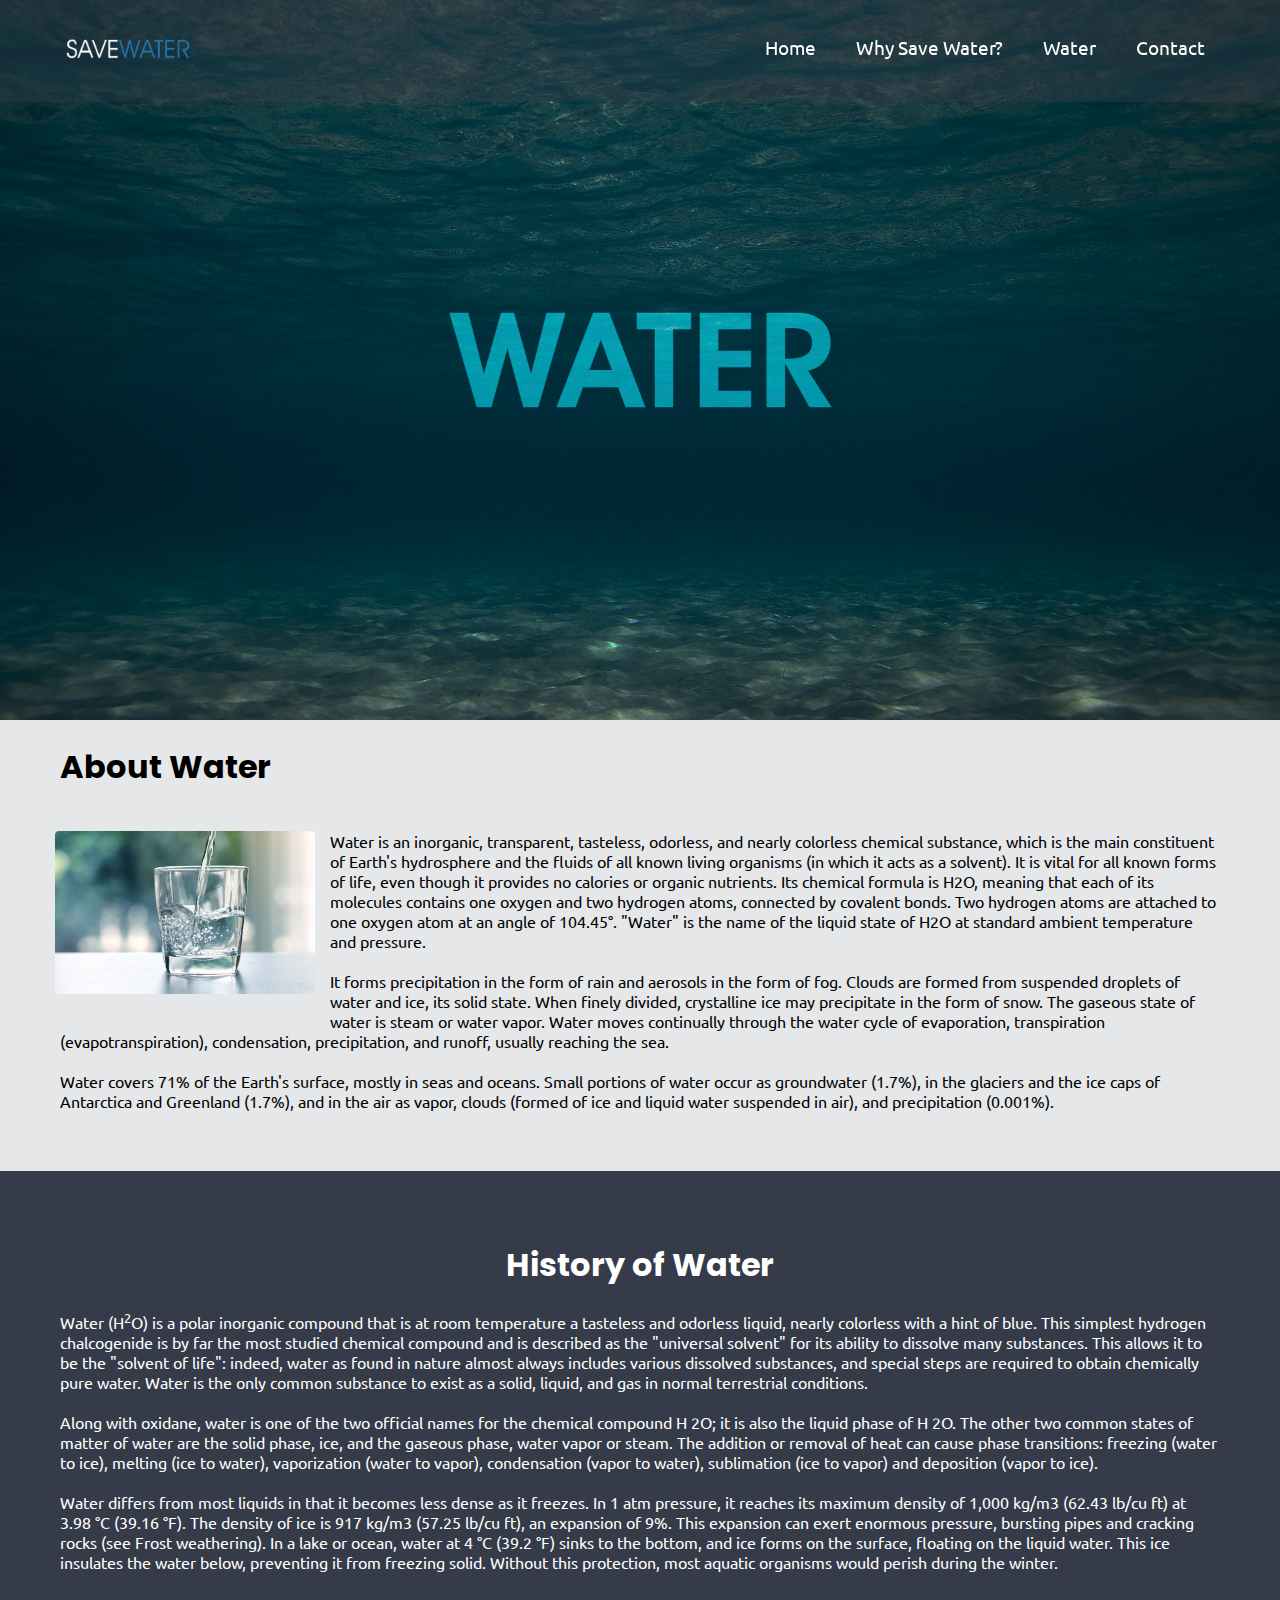
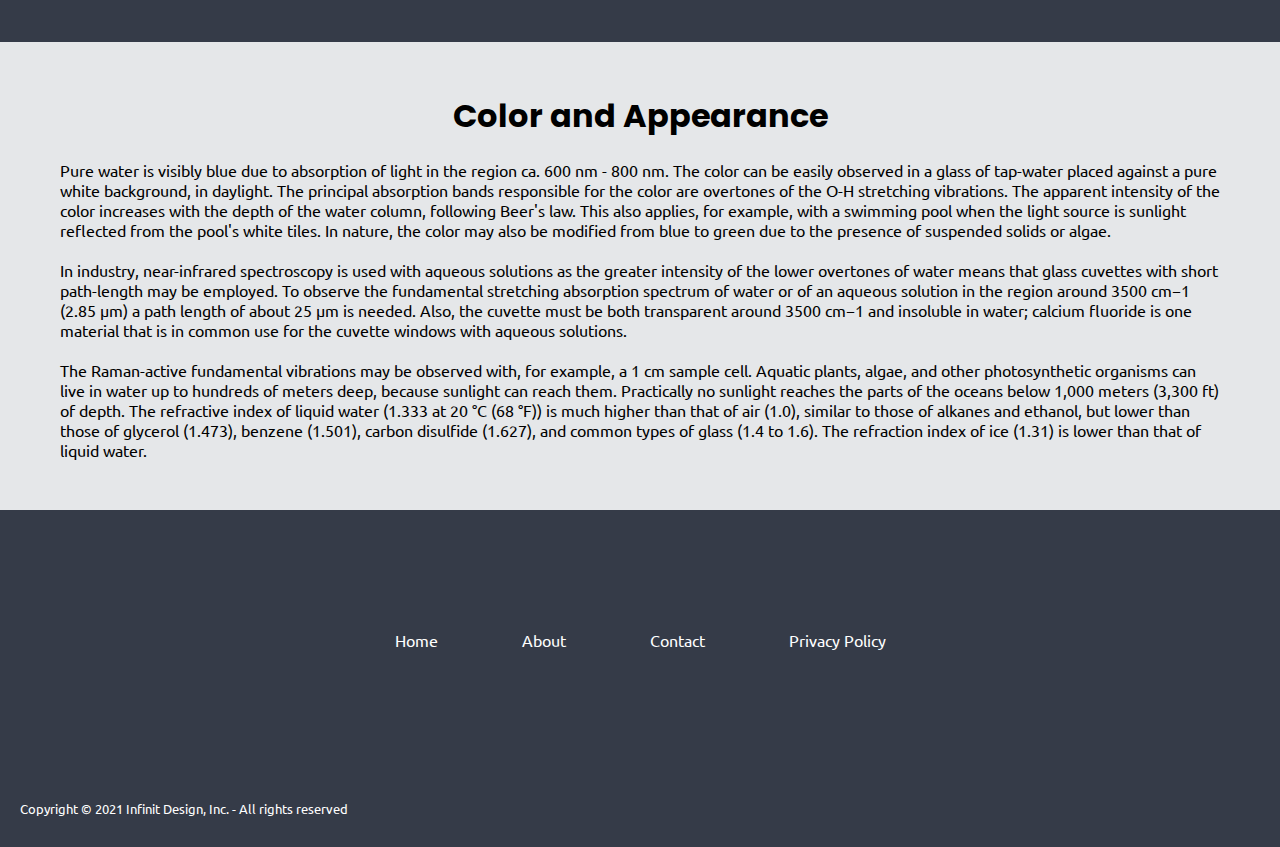
==== water.html @ ea2a3d9b "Add files via upload" ====
<!DOCTYPE html>
<html lang="en">
  <head>
    <meta charset="UTF-8" />
    <link
      href="https://fonts.googleapis.com/css2?family=Ubuntu:ital,wght@0,300;0,400;0,500;0,700;1,300;1,400;1,500;1,700&amp;display=swap"
      rel="stylesheet"
    />
    <link
      rel="stylesheet"
      href="https://use.fontawesome.com/releases/v5.5.0/css/all.css"
    />
    <title>Save Water &minus; Water</title>
    <link rel="stylesheet" href="style.css" />
    <link rel="preconnect" href="https://fonts.gstatic.com" />
    <link rel="preconnect" href="https://fonts.gstatic.com" />
    <link
      href="https://fonts.googleapis.com/css2?family=Open+Sans&display=swap"
      rel="stylesheet"
    />
    <link
      href="https://fonts.googleapis.com/css2?family=Poppins&display=swap"
      rel="stylesheet"
    />
  </head>
  <body>
    <div class="navbar">
      <div class="inner-width">
        <a href="#" class="logo"></a>
        <div class="nav-links">
          <a href="index.html#conserve">Home</a>
          <a href="index.html#why">Why Save Water?</a>
          <a href="water.html">Water</a>
          <a href="contact.html">Contact</a>
        </div>
      </div>
    </div>

    <div class="about-water" id="water">
      <img src="images/water.jpg" width="100%" alt="" />
    </div>

    <div class="about-water-div">
      <div class="inner-width">
        <h1 class="about-water-h1">About Water</h1>
        <div class="about-water-text">
          <img src="images/water-splash.jpg" alt="" />
          <p>
            Water is an inorganic, transparent, tasteless, odorless, and nearly
            colorless chemical substance, which is the main constituent of
            Earth's hydrosphere and the fluids of all known living organisms (in
            which it acts as a solvent). It is vital for all known forms of
            life, even though it provides no calories or organic nutrients. Its
            chemical formula is H2O, meaning that each of its molecules contains
            one oxygen and two hydrogen atoms, connected by covalent bonds. Two
            hydrogen atoms are attached to one oxygen atom at an angle of
            104.45°. "Water" is the name of the liquid state of H2O at standard
            ambient temperature and pressure.
            <br /><br />
            It forms precipitation in the form of rain and aerosols in the form
            of fog. Clouds are formed from suspended droplets of water and ice,
            its solid state. When finely divided, crystalline ice may
            precipitate in the form of snow. The gaseous state of water is steam
            or water vapor. Water moves continually through the water cycle of
            evaporation, transpiration (evapotranspiration), condensation,
            precipitation, and runoff, usually reaching the sea.
            <br /><br />
            Water covers 71% of the Earth's surface, mostly in seas and oceans.
            Small portions of water occur as groundwater (1.7%), in the glaciers
            and the ice caps of Antarctica and Greenland (1.7%), and in the air
            as vapor, clouds (formed of ice and liquid water suspended in air),
            and precipitation (0.001%).
          </p>
        </div>
      </div>
    </div>

    <div class="history">
      <div class="inner-width">
        <h1>History of Water</h1>
        <div class="history-content">
          <div class="history-text">
            <p>
              Water (H<sup>2</sup>O) is a polar inorganic compound that is at
              room temperature a tasteless and odorless liquid, nearly colorless
              with a hint of blue. This simplest hydrogen chalcogenide is by far
              the most studied chemical compound and is described as the
              "universal solvent" for its ability to dissolve many substances.
              This allows it to be the "solvent of life": indeed, water as found
              in nature almost always includes various dissolved substances, and
              special steps are required to obtain chemically pure water. Water
              is the only common substance to exist as a solid, liquid, and gas
              in normal terrestrial conditions.
            </p>
            <p>
              Along with oxidane, water is one of the two official names for the
              chemical compound H 2O; it is also the liquid phase of H 2O. The
              other two common states of matter of water are the solid phase,
              ice, and the gaseous phase, water vapor or steam. The addition or
              removal of heat can cause phase transitions: freezing (water to
              ice), melting (ice to water), vaporization (water to vapor),
              condensation (vapor to water), sublimation (ice to vapor) and
              deposition (vapor to ice).
            </p>
            <p>
              Water differs from most liquids in that it becomes less dense as
              it freezes. In 1 atm pressure, it reaches its maximum density of
              1,000 kg/m3 (62.43 lb/cu ft) at 3.98 °C (39.16 °F). The density of
              ice is 917 kg/m3 (57.25 lb/cu ft), an expansion of 9%. This
              expansion can exert enormous pressure, bursting pipes and cracking
              rocks (see Frost weathering). In a lake or ocean, water at 4 °C
              (39.2 °F) sinks to the bottom, and ice forms on the surface,
              floating on the liquid water. This ice insulates the water below,
              preventing it from freezing solid. Without this protection, most
              aquatic organisms would perish during the winter.
            </p>
          </div>
        </div>
      </div>
    </div>

    <div class="color">
      <div class="inner-width">
        <h1 class="color-h1">Color and Appearance</h1>
        <div class="color-content">
          <div class="color-text">
            <p>
              Pure water is visibly blue due to absorption of light in the
              region ca. 600 nm - 800 nm. The color can be easily observed in a
              glass of tap-water placed against a pure white background, in
              daylight. The principal absorption bands responsible for the color
              are overtones of the O-H stretching vibrations. The apparent
              intensity of the color increases with the depth of the water
              column, following Beer's law. This also applies, for example, with
              a swimming pool when the light source is sunlight reflected from
              the pool's white tiles. In nature, the color may also be modified
              from blue to green due to the presence of suspended solids or
              algae.
            </p>
            <p>
              In industry, near-infrared spectroscopy is used with aqueous
              solutions as the greater intensity of the lower overtones of water
              means that glass cuvettes with short path-length may be employed.
              To observe the fundamental stretching absorption spectrum of water
              or of an aqueous solution in the region around 3500 cm−1 (2.85 μm)
              a path length of about 25 μm is needed. Also, the cuvette must be
              both transparent around 3500 cm−1 and insoluble in water; calcium
              fluoride is one material that is in common use for the cuvette
              windows with aqueous solutions.
            </p>
            <p>
              The Raman-active fundamental vibrations may be observed with, for
              example, a 1 cm sample cell. Aquatic plants, algae, and other
              photosynthetic organisms can live in water up to hundreds of
              meters deep, because sunlight can reach them. Practically no
              sunlight reaches the parts of the oceans below 1,000 meters (3,300
              ft) of depth. The refractive index of liquid water (1.333 at 20 °C
              (68 °F)) is much higher than that of air (1.0), similar to those
              of alkanes and ethanol, but lower than those of glycerol (1.473),
              benzene (1.501), carbon disulfide (1.627), and common types of
              glass (1.4 to 1.6). The refraction index of ice (1.31) is lower
              than that of liquid water.
            </p>
          </div>
        </div>
      </div>
    </div>
    <div class="footer">
      <div class="footer-content">
        <div class="footer-links">
          <a href="index.html">Home</a>
          <a href="about.html">About</a>
          <a href="contact.html">Contact</a>
          <a href="#">Privacy Policy</a>
        </div>
      </div>
    </div>
    <div class="copyright">
      <p style="font-size: 13px">
        Copyright &copy; 2021 Infinit Design, Inc. - All rights reserved
      </p>
    </div>
  </body>
</html>
---- style.css ----
html {
  scroll-behavior: smooth;
}
body {
  background-color: #e5e7e9;

  font-family: "Ubuntu", sans-serif;
}
* {
  margin: 0;
  padding: 0;
}
.inner-width {
  max-width: 1500px;
  margin: auto;
  padding: 0 40px;
}
#conserve {
  background-attachment: fixed;
  background-size: cover;
}
#contact {
  background-attachment: fixed;
  background-size: cover;
}
#water {
  background-attachment: fixed;
  background-size: cover;
}
#about-us {
  background-attachment: fixed;
  background-size: cover;
}
.navbar .inner-width {
  align-items: center;
}
.logo {
  width: 143px;
  height: 32px;
  background-repeat: no-repeat;
  background-image: url(images/savewater.png);
  background-size: contain;
  float: left;
  margin: 10px 20px;
}
.navbar {
  width: 100%;
  background-color: #353b4862;
  padding: 25px 0;
  position: fixed;
}
.why-h1 {
  margin: 40px;
}
.water .inner-width {
  margin: 0;
}
.nav-links {
  float: right;
  margin-right: 15px;
  display: -ms-flexbox;
  display: flex;
  -ms-flex-wrap: wrap;
  flex-wrap: wrap;
}
.nav-links a {
  color: #ffffff;
  margin: 0 10px;
  padding: 10px;
  font-size: 19px;
  text-decoration: none;
}
.nav-links a:hover {
  background-color: #2673a7;
  transition: 0.3s linear;
  border-radius: 4px;
}
h1,
h2,
h3,
h4,
h5,
h6 {
  margin: 20px;
}
.contact-text {
  display: -ms-flexbox;
  display: flex;
  -ms-flex-wrap: wrap;
  flex-wrap: wrap;
  justify-content: center;
  align-items: center;
  text-align: center;
}
.contact-input {
  padding: 40px;
}
.contact-box {
  width: 250px;
  background-color: #fff;
  border: 1px solid #ddd;
  margin: 30px;
  padding: 30px;
  min-width: 15%;
  display: inline;
  justify-content: center;
  align-items: center;
  text-align: center;
  box-shadow: 5px 5px 20px #a9a9aa;
  transition: background-color 0.6s, color 0.6s, box-shadow 0.6s, border 0.6s;
  transition-timing-function: linear;
}
.contact-box:hover {
  transition: 0.6s;
  color: white;
  border: 1px solid #353b48;
  background-color: #353b48;
  box-shadow: 5px 5px 20px #000;
  transition-timing-function: linear;
}
.contact-box a {
  transition: color 0.6s;
  transition-timing-function: linear;
}
.contact-box:hover a {
  color: white;
}
.contact-box i {
  font-size: 34px;
}
.input button {
  border: 1px solid #007bff;
  border-radius: 4px;
  font-size: 17px;
  background-color: none;
  padding: 15px 45px;
  color: black;
  outline: none;
  transition: background-color 0.4s, color 0.4s;
  transition-timing-function: linear;
}
.input button:hover {
  background-color: #007bff;
  color: #fff;
}
.input {
  justify-content: center;
  align-items: center;
  text-align: center;
  margin: 0 0;
}
.input input {
  width: 55%;
  padding: 15px;
  margin: 15px 0;
  border: none;
  box-shadow: 5px 5px 20px #a9a9aa;
}
input {
  outline: none;
}
p {
  margin: 20px;
}
.why {
  margin: 20px;
}

.why-content img {
  margin: 20px;
  float: left;
  width: 275px;
  max-width: 275px;
  max-height: 219px;
  border-radius: 4px;
}
.why-content {
  display: flex;
}
.why-text {
  float: left;
}
.fa-check {
  color: #64bc26;
}
.water {
  display: -ms-flexbox;
  display: flex;
  -ms-flex-wrap: wrap;
  flex-wrap: wrap;
  justify-content: center;
  align-items: center;
  text-align: center;
  margin: 30px 0;
}
.card {
  border: 2px solid #ffffff;
  background-color: #ffffff;
  border-radius: 5px;
  margin: 20px;
  width: calc(350px - 30px);
  padding: 15px;
  height: 270px;
  box-shadow: 5px 5px 20px #a9a9aa;
}
.card img {
  width: calc(350px - 30px);
  height: 220px;
}
.fa-times {
  color: #ea1601;
}

.conserve-content {
  display: flex;
  align-items: center;
  justify-content: center;
  height: 100%;
  text-align: center;
}
.conserve-content h2 {
  font-size: 35px;
  color: #000;
}
.save h2 {
  font-size: 30px;
  margin: 0 20px;
}
.save p {
  font-size: 16px;
}
.save {
  margin: 20px;
  padding: 20px;
}
.quote-text {
  align-items: center;
  justify-content: center;
  text-align: center;
  padding: 30px;
  background-color: #1f618d;
}
.quote-text h2 {
  font-size: 33px;
  color: white;
}
.footer {
  width: 100%;
  background-color: #353b48;
  padding: 120px 0;
}
.footer-links {
  width: 100%;
  text-align: center;
}
.footer-links a {
  color: #ffffff;
  padding: 20px;
  margin: 0 20px;
  margin-top: 20px;
  text-decoration: none;
  display: inline;
}
.footer-links a:hover {
  background-color: #2673a7;
  transition: 0.3s linear;
  border-radius: 4px;
}

.footer iframe {
  float: right;
  margin-right: 30px;
  margin-top: -50px;
}
.h1 {
  text-align: center;
  padding: 40px 0;
  font-family: "Poppins", sans-serif;
}
.contact-h1 {
  text-align: center;
  padding: 10px 0;
  font-family: "Poppins", sans-serif;
}
.contact-text a {
  color: #000;
  text-decoration: none;
}
.sm {
  align-items: center;
  justify-content: center;
  text-align: center;
}
.sm a {
  color: #000;
  text-decoration: none;
  font-size: 24px;
  padding: 30px 10px;
  transition: color 0.3s;
  transition-timing-function: linear;
}
.sm .fa-instagram:hover {
  color: #e1306c;
}
.sm .fa-facebook-f:hover {
  color: #3b5998;
}
.sm .fa-linkedin-in:hover {
  color: #0e76a8;
}
.sm .fa-youtube:hover {
  color: #ff0000;
}
.copyright {
  background-color: #353b48;
  color: #ffffff;
  padding: 10px 0;
}
.iframe {
  display: block;
}

.about-water-text {
  float: left;
}
.about-water-div {
  display: -ms-flexbox;
  display: flex;
  -ms-flex-wrap: wrap;
  flex-wrap: wrap;
}
.about-water-div img {
  margin: 20px 15px;
  width: 260px;
  float: left;
  border-radius: 4px;
  max-width: 350px;
}
.about-water-h1 {
  margin: 20px;
  font-family: "Poppins", sans-serif;
}
.history h1 {
  text-align: center;
  font-family: "Poppins", sans-serif;
}
.history {
  margin: 40px 0;
  background-color: #353b48;
  padding: 50px 0;
  color: #fff;
}
.color-h1 {
  text-align: center;
  font-family: "Poppins", sans-serif;
}
.color {
  margin: 50px 0;
}
.about-infinit-content img {
  width: 25%;
}
.about-div-text {
  width: 300px;
  margin: 20px;
  float: left;
}
.about-div {
  width: 100%;
  display: flex;
}
.about-div h1 {
  margin: 20px 40px;
}
.about-div img {
  float: right;
  border-radius: 4px;
  width: 40%;
  margin: 20px;
}
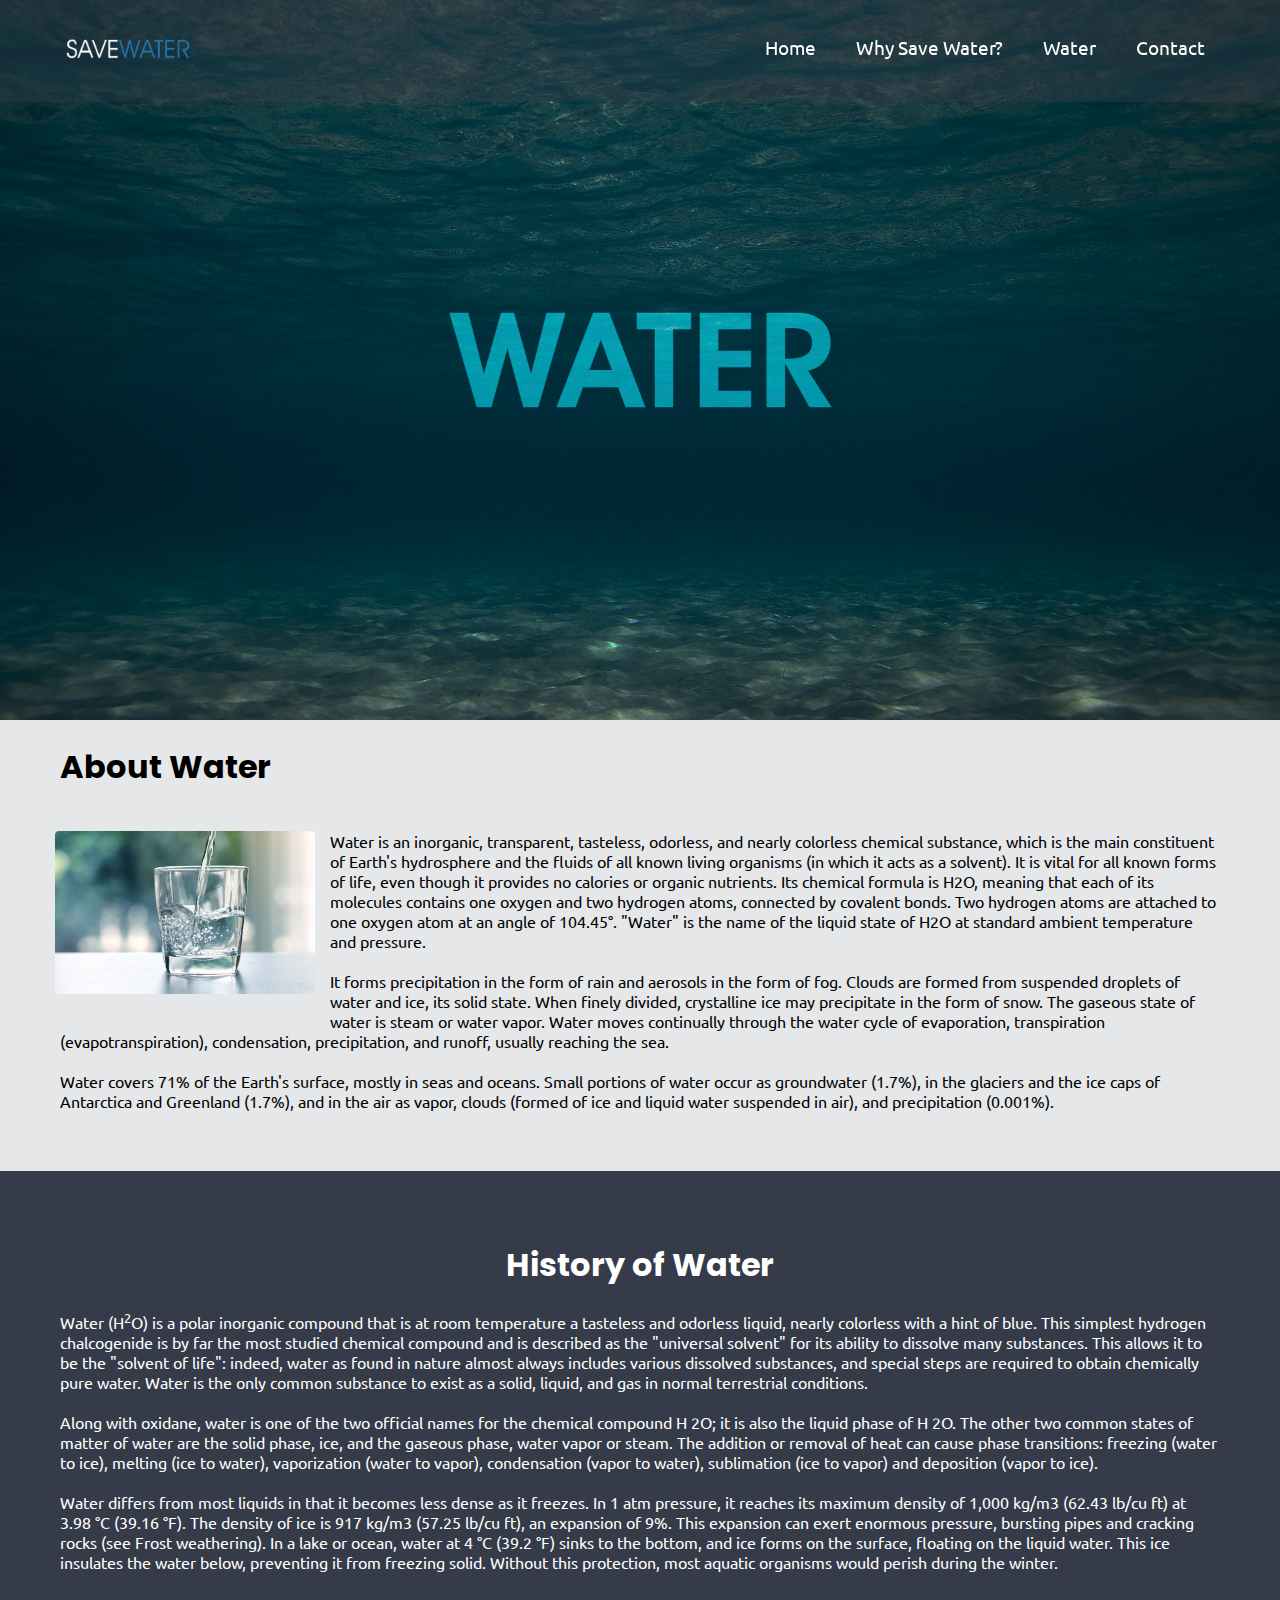
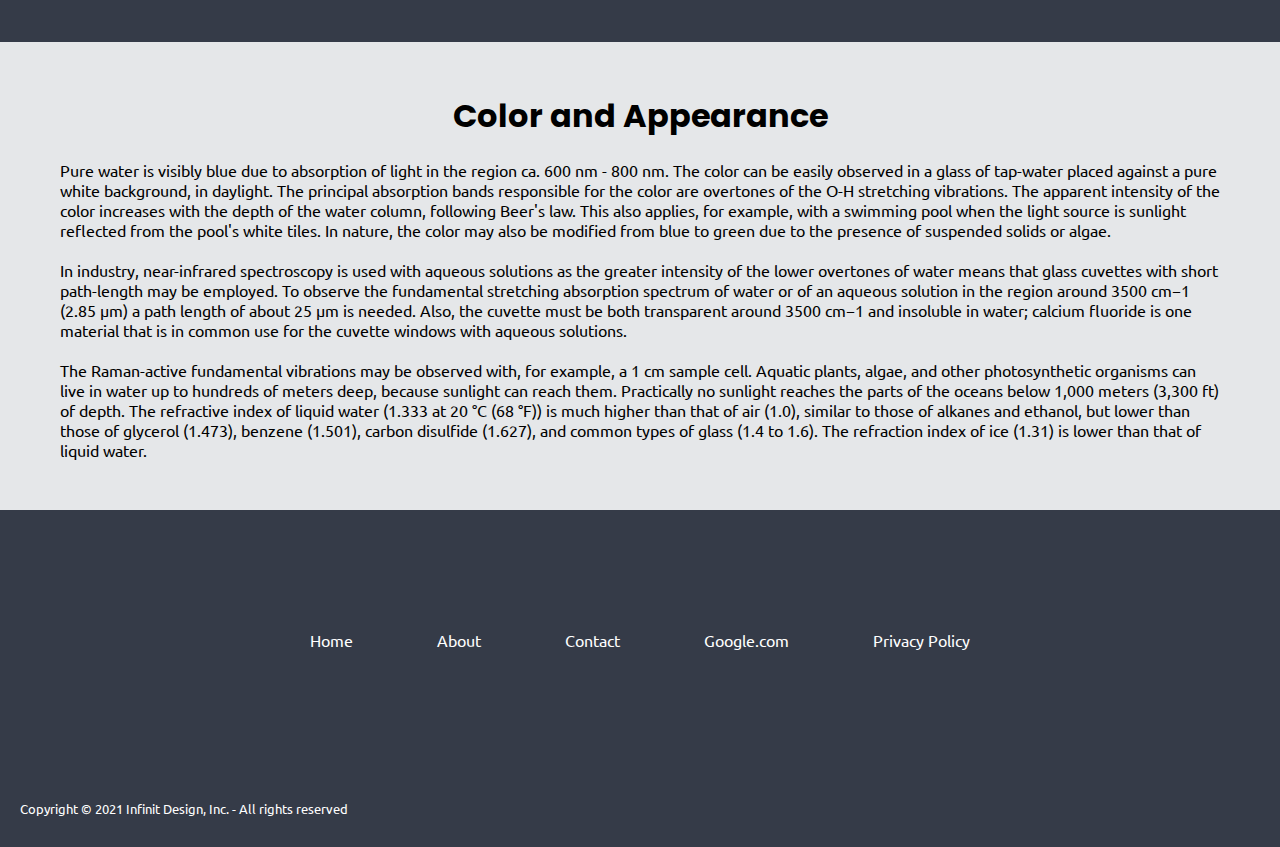
==== commit f1bc3ad2: "added a link in footer" ====
--- a/water.html
+++ b/water.html
@@ -171,6 +171,7 @@
           <a href="index.html">Home</a>
           <a href="about.html">About</a>
           <a href="contact.html">Contact</a>
+          <a href="www.google.com">Google.com</a>
           <a href="#">Privacy Policy</a>
         </div>
       </div>
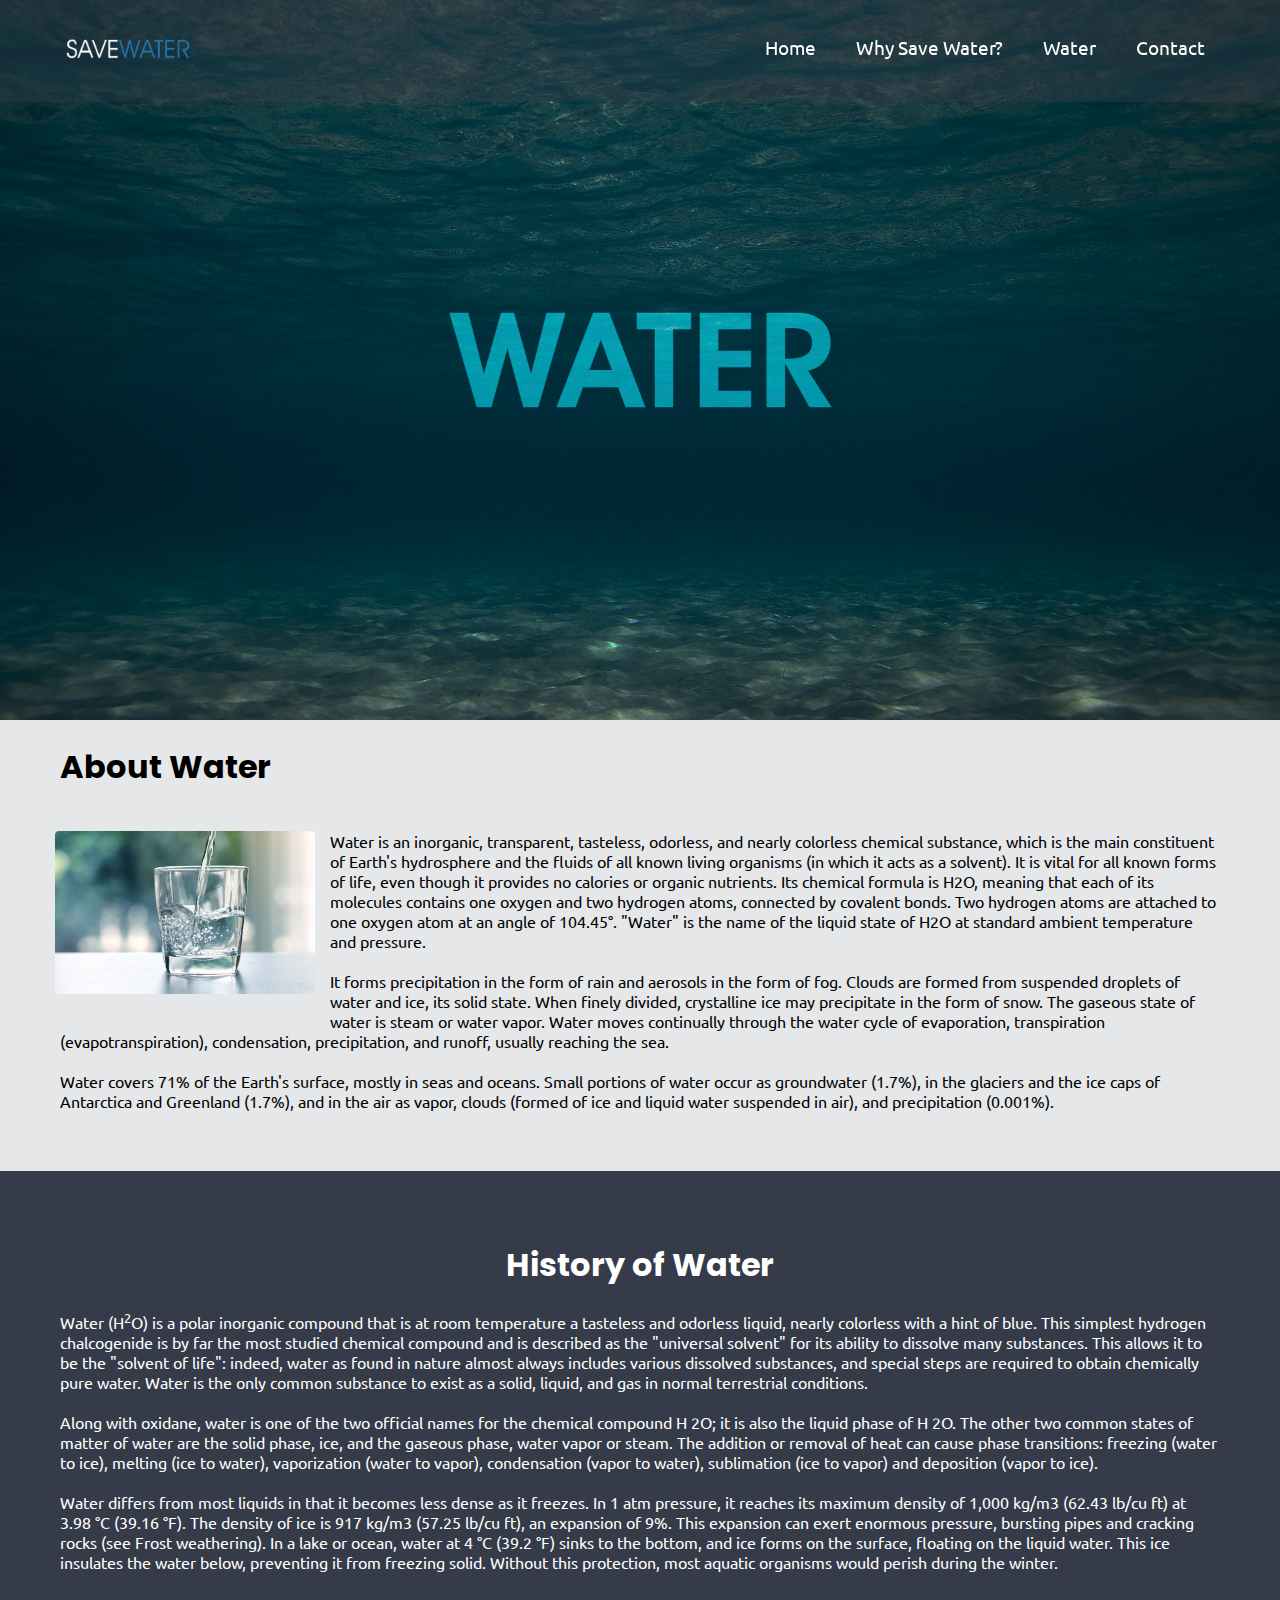
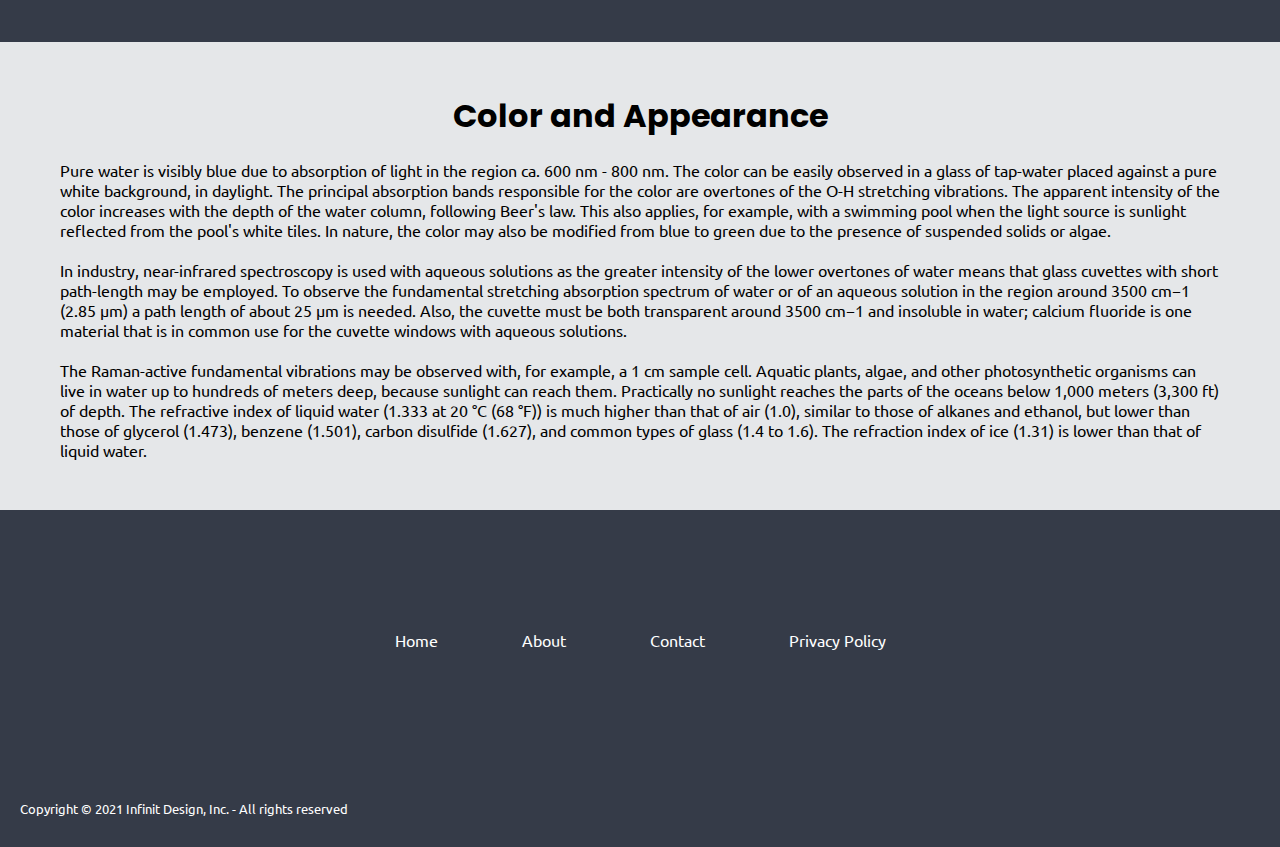
==== commit 602511c9: "deleted an unused link in footer" ====
--- a/water.html
+++ b/water.html
@@ -171,7 +171,6 @@
           <a href="index.html">Home</a>
           <a href="about.html">About</a>
           <a href="contact.html">Contact</a>
-          <a href="www.google.com">Google.com</a>
           <a href="#">Privacy Policy</a>
         </div>
       </div>
